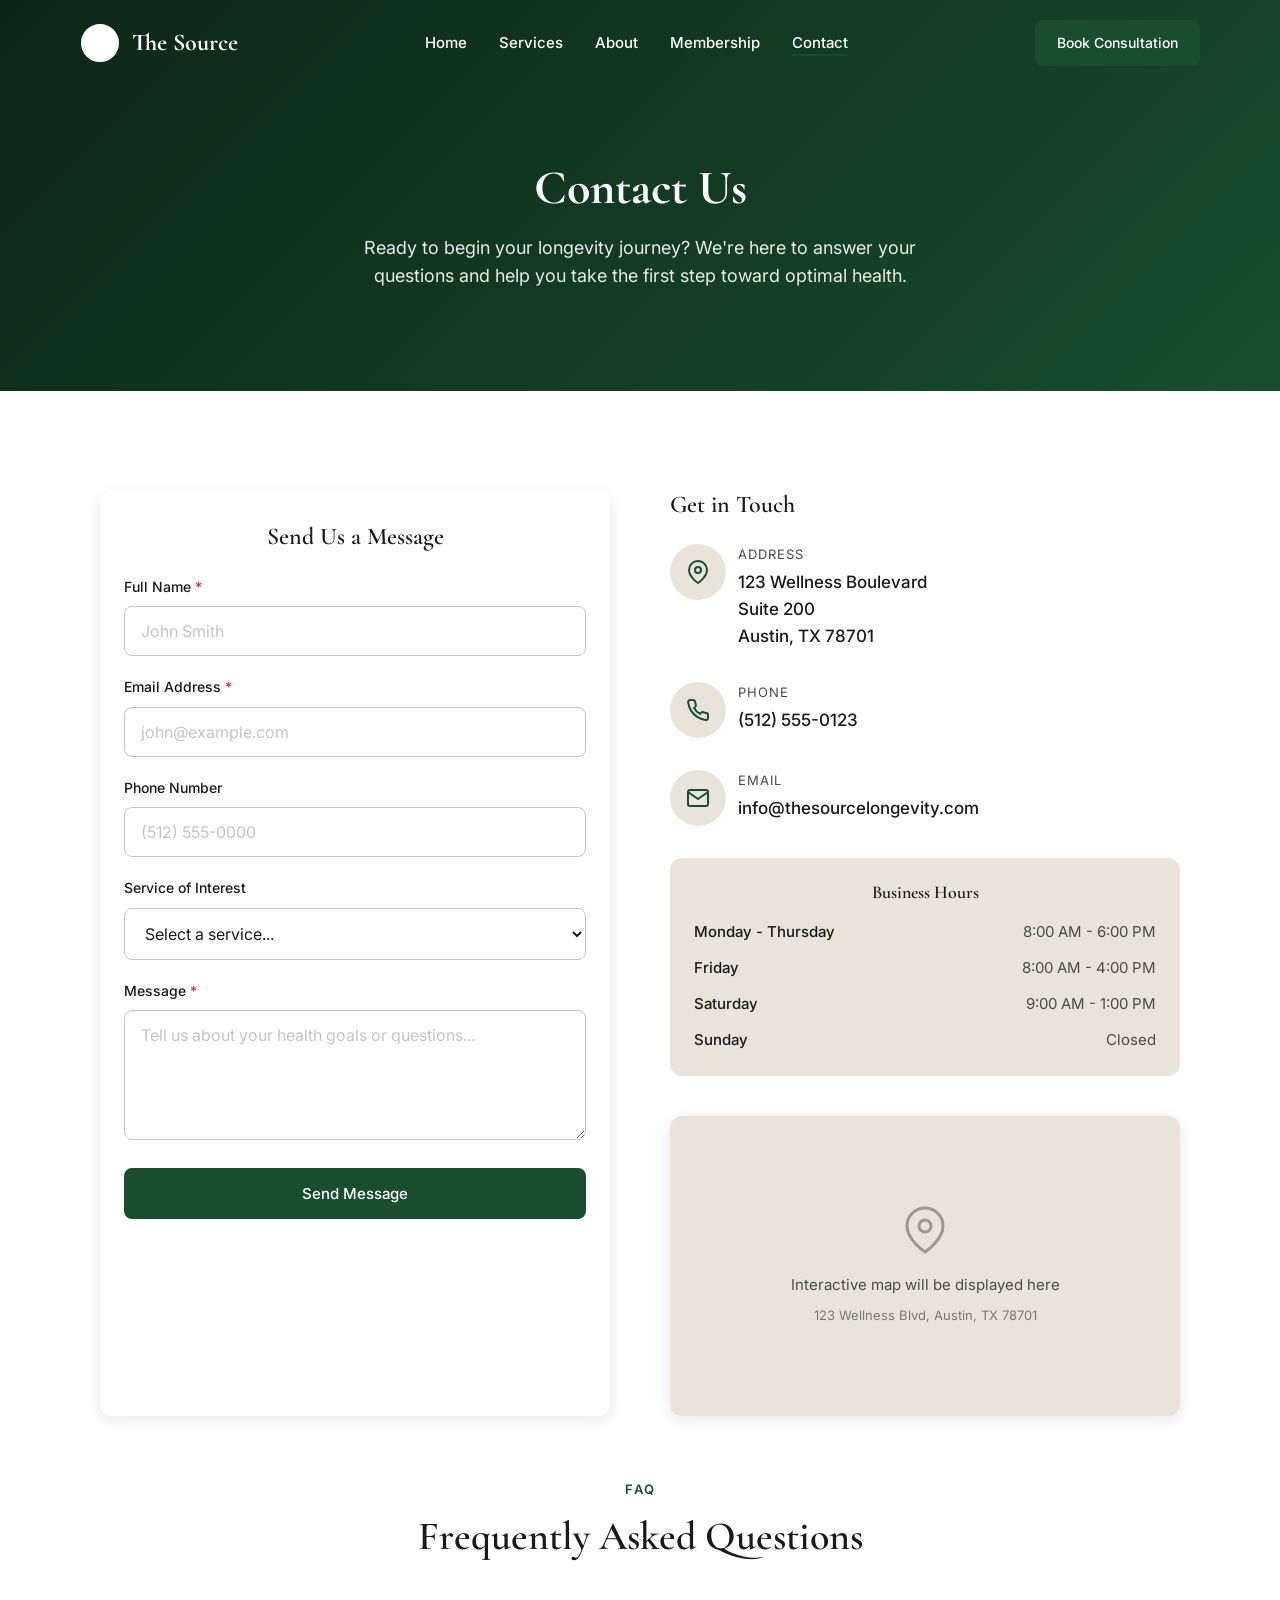
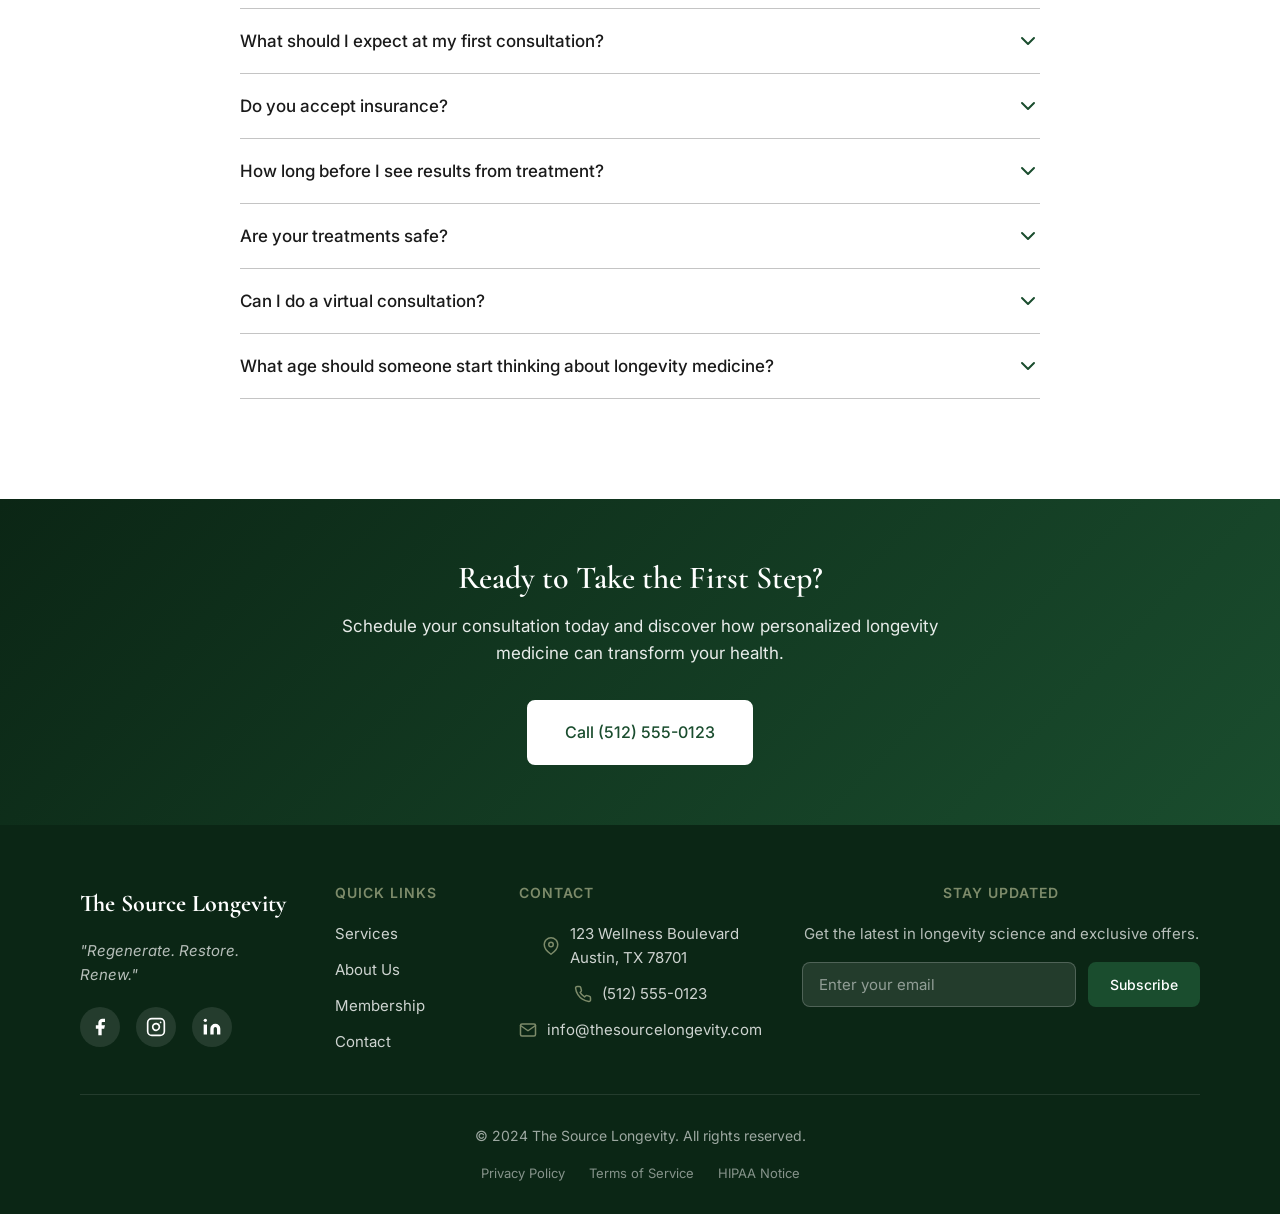
==== contact.html @ cedfba04 "feat: Build complete The Source Longevity static website Create a modern, responsive static website " ====
<!DOCTYPE html>
<html lang="en">
<head>
  <meta charset="UTF-8">
  <meta name="viewport" content="width=device-width, initial-scale=1.0">
  <meta name="description" content="Contact The Source Longevity to schedule your consultation. Located in Austin, TX. Call (512) 555-0123 or fill out our contact form.">
  <meta name="keywords" content="contact, consultation, longevity clinic, Austin TX, regenerative medicine">
  <title>Contact Us | The Source Longevity</title>

  <!-- Favicon -->
  <link rel="icon" type="image/svg+xml" href="data:image/svg+xml,<svg xmlns='http://www.w3.org/2000/svg' viewBox='0 0 100 100'><text y='.9em' font-size='90'>🌿</text></svg>">

  <!-- Stylesheet -->
  <link rel="stylesheet" href="css/styles.css">
</head>
<body>
  <!-- Header -->
  <header class="header" role="banner">
    <div class="header__inner">
      <a href="index.html" class="logo" aria-label="The Source Longevity - Home">
        <svg class="logo__icon" viewBox="0 0 40 40" fill="none" xmlns="http://www.w3.org/2000/svg">
          <circle cx="20" cy="20" r="18" stroke="currentColor" stroke-width="2"/>
          <path d="M20 8C20 8 12 16 12 22C12 26.4183 15.5817 30 20 30C24.4183 30 28 26.4183 28 22C28 16 20 8 20 8Z" fill="currentColor"/>
          <path d="M20 14V24M17 21L20 24L23 21" stroke="white" stroke-width="1.5" stroke-linecap="round" stroke-linejoin="round"/>
        </svg>
        <span>The Source</span>
      </a>

      <nav class="nav" role="navigation" aria-label="Main navigation">
        <ul class="nav__list">
          <li><a href="index.html" class="nav__link">Home</a></li>
          <li><a href="services.html" class="nav__link">Services</a></li>
          <li><a href="about.html" class="nav__link">About</a></li>
          <li><a href="membership.html" class="nav__link">Membership</a></li>
          <li><a href="contact.html" class="nav__link active">Contact</a></li>
        </ul>
      </nav>

      <a href="contact.html" class="btn btn--primary btn--small header__cta">Book Consultation</a>

      <button class="menu-toggle" aria-label="Toggle menu" aria-expanded="false">
        <span class="menu-toggle__bar"></span>
        <span class="menu-toggle__bar"></span>
        <span class="menu-toggle__bar"></span>
      </button>
    </div>
  </header>

  <!-- Mobile Navigation -->
  <div class="mobile-nav-overlay" aria-hidden="true"></div>
  <nav class="mobile-nav" role="navigation" aria-label="Mobile navigation">
    <ul class="mobile-nav__list">
      <li><a href="index.html" class="mobile-nav__link">Home</a></li>
      <li><a href="services.html" class="mobile-nav__link">Services</a></li>
      <li><a href="about.html" class="mobile-nav__link">About</a></li>
      <li><a href="membership.html" class="mobile-nav__link">Membership</a></li>
      <li><a href="contact.html" class="mobile-nav__link">Contact</a></li>
    </ul>
    <div class="mobile-nav__cta">
      <a href="contact.html" class="btn btn--white btn--block">Book Consultation</a>
    </div>
  </nav>

  <main>
    <!-- Page Hero -->
    <section class="page-hero">
      <div class="container">
        <h1 class="page-hero__title">Contact Us</h1>
        <p class="page-hero__subtitle">Ready to begin your longevity journey? We're here to answer your questions and help you take the first step toward optimal health.</p>
      </div>
    </section>

    <!-- Contact Section -->
    <section class="section">
      <div class="container">
        <div class="contact-grid">
          <!-- Contact Form -->
          <div class="contact-form animate-fade-in">
            <h2 class="contact-form__title">Send Us a Message</h2>
            <form action="#" data-validate>
              <div class="form-group">
                <label for="name" class="form-label form-label--required">Full Name</label>
                <input type="text" id="name" name="name" class="form-input" placeholder="John Smith" required>
                <span class="form-error"></span>
              </div>

              <div class="form-group">
                <label for="email" class="form-label form-label--required">Email Address</label>
                <input type="email" id="email" name="email" class="form-input" placeholder="john@example.com" required>
                <span class="form-error"></span>
              </div>

              <div class="form-group">
                <label for="phone" class="form-label">Phone Number</label>
                <input type="tel" id="phone" name="phone" class="form-input" placeholder="(512) 555-0000">
                <span class="form-error"></span>
              </div>

              <div class="form-group">
                <label for="service" class="form-label">Service of Interest</label>
                <select id="service" name="service" class="form-select">
                  <option value="">Select a service...</option>
                  <option value="hormone">Hormone Optimization</option>
                  <option value="peptide">Peptide Therapy</option>
                  <option value="regenerative">Regenerative Therapies</option>
                  <option value="iv">IV Therapy</option>
                  <option value="weight">Weight Management</option>
                  <option value="assessment">Longevity Assessment</option>
                  <option value="membership">Membership Information</option>
                  <option value="other">Other / General Inquiry</option>
                </select>
              </div>

              <div class="form-group">
                <label for="message" class="form-label form-label--required">Message</label>
                <textarea id="message" name="message" class="form-textarea" placeholder="Tell us about your health goals or questions..." rows="5" required></textarea>
                <span class="form-error"></span>
              </div>

              <button type="submit" class="btn btn--primary btn--block">Send Message</button>
            </form>
          </div>

          <!-- Contact Info -->
          <div class="contact-info animate-fade-in animate-delay-1">
            <h2 class="contact-info__title">Get in Touch</h2>

            <div class="contact-info__item">
              <div class="contact-info__icon">
                <svg viewBox="0 0 24 24" fill="none" stroke="currentColor" stroke-width="2" stroke-linecap="round" stroke-linejoin="round">
                  <path d="M21 10c0 7-9 13-9 13s-9-6-9-13a9 9 0 0 1 18 0z"/>
                  <circle cx="12" cy="10" r="3"/>
                </svg>
              </div>
              <div>
                <div class="contact-info__label">Address</div>
                <div class="contact-info__value">
                  123 Wellness Boulevard<br>
                  Suite 200<br>
                  Austin, TX 78701
                </div>
              </div>
            </div>

            <div class="contact-info__item">
              <div class="contact-info__icon">
                <svg viewBox="0 0 24 24" fill="none" stroke="currentColor" stroke-width="2" stroke-linecap="round" stroke-linejoin="round">
                  <path d="M22 16.92v3a2 2 0 0 1-2.18 2 19.79 19.79 0 0 1-8.63-3.07 19.5 19.5 0 0 1-6-6 19.79 19.79 0 0 1-3.07-8.67A2 2 0 0 1 4.11 2h3a2 2 0 0 1 2 1.72 12.84 12.84 0 0 0 .7 2.81 2 2 0 0 1-.45 2.11L8.09 9.91a16 16 0 0 0 6 6l1.27-1.27a2 2 0 0 1 2.11-.45 12.84 12.84 0 0 0 2.81.7A2 2 0 0 1 22 16.92z"/>
                </svg>
              </div>
              <div>
                <div class="contact-info__label">Phone</div>
                <div class="contact-info__value">
                  <a href="tel:+15125550123">(512) 555-0123</a>
                </div>
              </div>
            </div>

            <div class="contact-info__item">
              <div class="contact-info__icon">
                <svg viewBox="0 0 24 24" fill="none" stroke="currentColor" stroke-width="2" stroke-linecap="round" stroke-linejoin="round">
                  <path d="M4 4h16c1.1 0 2 .9 2 2v12c0 1.1-.9 2-2 2H4c-1.1 0-2-.9-2-2V6c0-1.1.9-2 2-2z"/>
                  <polyline points="22,6 12,13 2,6"/>
                </svg>
              </div>
              <div>
                <div class="contact-info__label">Email</div>
                <div class="contact-info__value">
                  <a href="mailto:info@thesourcelongevity.com">info@thesourcelongevity.com</a>
                </div>
              </div>
            </div>

            <!-- Business Hours -->
            <div class="hours-card">
              <h3 class="hours-card__title">Business Hours</h3>
              <div class="hours-list">
                <div class="hours-list__item">
                  <span class="hours-list__day">Monday - Thursday</span>
                  <span class="hours-list__time">8:00 AM - 6:00 PM</span>
                </div>
                <div class="hours-list__item">
                  <span class="hours-list__day">Friday</span>
                  <span class="hours-list__time">8:00 AM - 4:00 PM</span>
                </div>
                <div class="hours-list__item">
                  <span class="hours-list__day">Saturday</span>
                  <span class="hours-list__time">9:00 AM - 1:00 PM</span>
                </div>
                <div class="hours-list__item">
                  <span class="hours-list__day">Sunday</span>
                  <span class="hours-list__time">Closed</span>
                </div>
              </div>
            </div>

            <!-- Map Placeholder -->
            <div class="map-container">
              <div class="map-placeholder">
                <div style="text-align: center;">
                  <svg width="48" height="48" viewBox="0 0 24 24" fill="none" stroke="currentColor" stroke-width="1.5" stroke-linecap="round" stroke-linejoin="round" style="margin-bottom: 12px; opacity: 0.5;">
                    <path d="M21 10c0 7-9 13-9 13s-9-6-9-13a9 9 0 0 1 18 0z"/>
                    <circle cx="12" cy="10" r="3"/>
                  </svg>
                  <p style="margin: 0; font-size: 0.9375rem;">Interactive map will be displayed here</p>
                  <p style="margin: 8px 0 0; font-size: 0.8125rem; opacity: 0.7;">123 Wellness Blvd, Austin, TX 78701</p>
                </div>
              </div>
            </div>
          </div>
        </div>

        <!-- FAQ Section -->
        <div class="faq-section">
          <header class="section-header">
            <span class="section-header__label">FAQ</span>
            <h2 class="section-header__title">Frequently Asked Questions</h2>
          </header>

          <div class="faq-list">
            <div class="faq-item">
              <button class="faq-question" aria-expanded="false">
                <span>What should I expect at my first consultation?</span>
                <svg class="faq-question__icon" viewBox="0 0 24 24" fill="none" stroke="currentColor" stroke-width="2" stroke-linecap="round" stroke-linejoin="round">
                  <polyline points="6 9 12 15 18 9"/>
                </svg>
              </button>
              <div class="faq-answer">
                <div class="faq-answer__content">
                  Your initial consultation is a comprehensive 60-90 minute appointment where we review your complete medical history, discuss your health goals, and perform a thorough evaluation. We'll order advanced diagnostic testing and create a preliminary treatment plan tailored to your needs. This is also an opportunity for you to ask questions and learn more about our approach to longevity medicine.
                </div>
              </div>
            </div>

            <div class="faq-item">
              <button class="faq-question" aria-expanded="false">
                <span>Do you accept insurance?</span>
                <svg class="faq-question__icon" viewBox="0 0 24 24" fill="none" stroke="currentColor" stroke-width="2" stroke-linecap="round" stroke-linejoin="round">
                  <polyline points="6 9 12 15 18 9"/>
                </svg>
              </button>
              <div class="faq-answer">
                <div class="faq-answer__content">
                  As a specialized longevity practice, we operate on a direct-pay model and do not bill insurance directly. However, we provide detailed superbills that you can submit to your insurance company for potential reimbursement, depending on your plan's out-of-network benefits. Many of our patients use HSA/FSA accounts to cover their treatments. Our membership program offers significant value for those seeking comprehensive, ongoing care.
                </div>
              </div>
            </div>

            <div class="faq-item">
              <button class="faq-question" aria-expanded="false">
                <span>How long before I see results from treatment?</span>
                <svg class="faq-question__icon" viewBox="0 0 24 24" fill="none" stroke="currentColor" stroke-width="2" stroke-linecap="round" stroke-linejoin="round">
                  <polyline points="6 9 12 15 18 9"/>
                </svg>
              </button>
              <div class="faq-answer">
                <div class="faq-answer__content">
                  Results vary depending on the treatment and individual factors. Some patients notice improvements in energy and sleep within the first few weeks, while hormone optimization typically shows significant benefits within 4-8 weeks. Regenerative therapies may take 2-3 months to show full effects. We monitor your progress closely with regular follow-ups and lab work to ensure optimal outcomes.
                </div>
              </div>
            </div>

            <div class="faq-item">
              <button class="faq-question" aria-expanded="false">
                <span>Are your treatments safe?</span>
                <svg class="faq-question__icon" viewBox="0 0 24 24" fill="none" stroke="currentColor" stroke-width="2" stroke-linecap="round" stroke-linejoin="round">
                  <polyline points="6 9 12 15 18 9"/>
                </svg>
              </button>
              <div class="faq-answer">
                <div class="faq-answer__content">
                  Patient safety is our highest priority. All our treatments are evidence-based and administered under the supervision of board-certified physicians. We use bioidentical hormones, FDA-approved medications, and rigorously tested regenerative products. Before starting any treatment, we conduct thorough evaluations and ongoing monitoring to ensure safety and efficacy. We openly discuss potential risks and benefits so you can make informed decisions.
                </div>
              </div>
            </div>

            <div class="faq-item">
              <button class="faq-question" aria-expanded="false">
                <span>Can I do a virtual consultation?</span>
                <svg class="faq-question__icon" viewBox="0 0 24 24" fill="none" stroke="currentColor" stroke-width="2" stroke-linecap="round" stroke-linejoin="round">
                  <polyline points="6 9 12 15 18 9"/>
                </svg>
              </button>
              <div class="faq-answer">
                <div class="faq-answer__content">
                  Yes! We offer telemedicine consultations for patients who prefer the convenience of virtual visits or who live outside the Austin area. Initial consultations, follow-ups, and many aspects of care can be conducted virtually. Some treatments and labs will require in-person visits, but we work to minimize the number of required office visits while ensuring you receive optimal care.
                </div>
              </div>
            </div>

            <div class="faq-item">
              <button class="faq-question" aria-expanded="false">
                <span>What age should someone start thinking about longevity medicine?</span>
                <svg class="faq-question__icon" viewBox="0 0 24 24" fill="none" stroke="currentColor" stroke-width="2" stroke-linecap="round" stroke-linejoin="round">
                  <polyline points="6 9 12 15 18 9"/>
                </svg>
              </button>
              <div class="faq-answer">
                <div class="faq-answer__content">
                  There's no "right" age to start optimizing your health. We see patients ranging from their 30s to their 80s. In general, proactive optimization starting in your late 30s to early 40s can help prevent age-related decline before it becomes significant. However, patients of any age can benefit from our services—whether you're looking to optimize performance, address specific symptoms, or simply age more gracefully.
                </div>
              </div>
            </div>
          </div>
        </div>
      </div>
    </section>

    <!-- CTA Banner -->
    <section class="cta-banner">
      <div class="container">
        <h2 class="cta-banner__title">Ready to Take the First Step?</h2>
        <p class="cta-banner__text">Schedule your consultation today and discover how personalized longevity medicine can transform your health.</p>
        <a href="tel:+15125550123" class="btn btn--white btn--large">Call (512) 555-0123</a>
      </div>
    </section>
  </main>

  <!-- Footer -->
  <footer class="footer" role="contentinfo">
    <div class="container">
      <div class="footer__grid">
        <!-- Brand -->
        <div class="footer__brand">
          <div class="footer__logo">The Source Longevity</div>
          <p class="footer__tagline">"Regenerate. Restore. Renew."</p>
          <div class="footer__social">
            <a href="#" class="footer__social-link" aria-label="Facebook">
              <svg viewBox="0 0 24 24" fill="currentColor">
                <path d="M18 2h-3a5 5 0 0 0-5 5v3H7v4h3v8h4v-8h3l1-4h-4V7a1 1 0 0 1 1-1h3z"/>
              </svg>
            </a>
            <a href="#" class="footer__social-link" aria-label="Instagram">
              <svg viewBox="0 0 24 24" fill="none" stroke="currentColor" stroke-width="2" stroke-linecap="round" stroke-linejoin="round">
                <rect x="2" y="2" width="20" height="20" rx="5" ry="5"/>
                <path d="M16 11.37A4 4 0 1 1 12.63 8 4 4 0 0 1 16 11.37z"/>
                <line x1="17.5" y1="6.5" x2="17.51" y2="6.5"/>
              </svg>
            </a>
            <a href="#" class="footer__social-link" aria-label="LinkedIn">
              <svg viewBox="0 0 24 24" fill="currentColor">
                <path d="M16 8a6 6 0 0 1 6 6v7h-4v-7a2 2 0 0 0-2-2 2 2 0 0 0-2 2v7h-4v-7a6 6 0 0 1 6-6z"/>
                <rect x="2" y="9" width="4" height="12"/>
                <circle cx="4" cy="4" r="2"/>
              </svg>
            </a>
          </div>
        </div>

        <!-- Quick Links -->
        <div class="footer__section">
          <h4 class="footer__heading">Quick Links</h4>
          <nav class="footer__links">
            <a href="services.html" class="footer__link">Services</a>
            <a href="about.html" class="footer__link">About Us</a>
            <a href="membership.html" class="footer__link">Membership</a>
            <a href="contact.html" class="footer__link">Contact</a>
          </nav>
        </div>

        <!-- Contact -->
        <div class="footer__section">
          <h4 class="footer__heading">Contact</h4>
          <div class="footer__contact-item">
            <svg viewBox="0 0 24 24" fill="none" stroke="currentColor" stroke-width="2" stroke-linecap="round" stroke-linejoin="round">
              <path d="M21 10c0 7-9 13-9 13s-9-6-9-13a9 9 0 0 1 18 0z"/>
              <circle cx="12" cy="10" r="3"/>
            </svg>
            <span>123 Wellness Boulevard<br>Austin, TX 78701</span>
          </div>
          <div class="footer__contact-item">
            <svg viewBox="0 0 24 24" fill="none" stroke="currentColor" stroke-width="2" stroke-linecap="round" stroke-linejoin="round">
              <path d="M22 16.92v3a2 2 0 0 1-2.18 2 19.79 19.79 0 0 1-8.63-3.07 19.5 19.5 0 0 1-6-6 19.79 19.79 0 0 1-3.07-8.67A2 2 0 0 1 4.11 2h3a2 2 0 0 1 2 1.72 12.84 12.84 0 0 0 .7 2.81 2 2 0 0 1-.45 2.11L8.09 9.91a16 16 0 0 0 6 6l1.27-1.27a2 2 0 0 1 2.11-.45 12.84 12.84 0 0 0 2.81.7A2 2 0 0 1 22 16.92z"/>
            </svg>
            <span>(512) 555-0123</span>
          </div>
          <div class="footer__contact-item">
            <svg viewBox="0 0 24 24" fill="none" stroke="currentColor" stroke-width="2" stroke-linecap="round" stroke-linejoin="round">
              <path d="M4 4h16c1.1 0 2 .9 2 2v12c0 1.1-.9 2-2 2H4c-1.1 0-2-.9-2-2V6c0-1.1.9-2 2-2z"/>
              <polyline points="22,6 12,13 2,6"/>
            </svg>
            <span>info@thesourcelongevity.com</span>
          </div>
        </div>

        <!-- Newsletter -->
        <div class="footer__newsletter">
          <h4 class="footer__heading">Stay Updated</h4>
          <p style="color: rgba(255,255,255,0.7); font-size: 0.9375rem; margin-bottom: 16px;">Get the latest in longevity science and exclusive offers.</p>
          <form class="newsletter-form" action="#">
            <input type="email" class="newsletter-form__input" placeholder="Enter your email" aria-label="Email for newsletter">
            <button type="submit" class="btn btn--primary btn--small">Subscribe</button>
          </form>
        </div>
      </div>

      <div class="footer__bottom">
        <p class="footer__copyright">&copy; 2024 The Source Longevity. All rights reserved.</p>
        <div class="footer__legal">
          <a href="#" class="footer__legal-link">Privacy Policy</a>
          <a href="#" class="footer__legal-link">Terms of Service</a>
          <a href="#" class="footer__legal-link">HIPAA Notice</a>
        </div>
      </div>
    </div>
  </footer>

  <!-- JavaScript -->
  <script src="js/main.js"></script>
</body>
</html>
---- css/styles.css ----
/* ========================================
   The Source Longevity - Main Stylesheet
   ======================================== */

/* ----------------------------------------
   Google Fonts Import
   ---------------------------------------- */
@import url('https://fonts.googleapis.com/css2?family=Cormorant+Garamond:wght@400;500;600;700&family=Inter:wght@300;400;500;600&display=swap');

/* ----------------------------------------
   CSS Custom Properties (Variables)
   ---------------------------------------- */
:root {
  /* Primary Colors */
  --source-deep: #0B2615;
  --vitality-green: #1A4D2E;

  /* Secondary Colors */
  --renewal: #2D6B45;
  --sage-calm: #7D8B6A;
  --pure-light: #E8E4D9;

  /* Neutrals */
  --carbon: #1A1A1A;
  --slate: #4A4A4A;
  --clinical-silver: #C4C4C4;

  /* Functional */
  --white: #FFFFFF;
  --off-white: #FAFAFA;

  /* Typography */
  --font-heading: 'Cormorant Garamond', Georgia, serif;
  --font-body: 'Inter', -apple-system, BlinkMacSystemFont, sans-serif;

  /* Spacing */
  --section-padding-mobile: 60px 20px;
  --section-padding-tablet: 80px 40px;
  --section-padding-desktop: 100px 60px;

  /* Transitions */
  --transition-fast: 0.2s ease;
  --transition-normal: 0.3s ease;
  --transition-slow: 0.5s ease;

  /* Shadows */
  --shadow-sm: 0 2px 8px rgba(0, 0, 0, 0.08);
  --shadow-md: 0 4px 16px rgba(0, 0, 0, 0.1);
  --shadow-lg: 0 8px 32px rgba(0, 0, 0, 0.12);

  /* Border Radius */
  --radius-sm: 4px;
  --radius-md: 8px;
  --radius-lg: 12px;
  --radius-xl: 20px;
}

/* ----------------------------------------
   CSS Reset & Base Styles
   ---------------------------------------- */
*,
*::before,
*::after {
  box-sizing: border-box;
  margin: 0;
  padding: 0;
}

html {
  scroll-behavior: smooth;
  font-size: 16px;
}

body {
  font-family: var(--font-body);
  font-weight: 400;
  line-height: 1.6;
  color: var(--carbon);
  background-color: var(--white);
  -webkit-font-smoothing: antialiased;
  -moz-osx-font-smoothing: grayscale;
}

img {
  max-width: 100%;
  height: auto;
  display: block;
}

a {
  color: var(--vitality-green);
  text-decoration: none;
  transition: color var(--transition-fast);
}

a:hover {
  color: var(--renewal);
}

a:focus {
  outline: 2px solid var(--vitality-green);
  outline-offset: 2px;
}

ul, ol {
  list-style: none;
}

button {
  font-family: inherit;
  cursor: pointer;
  border: none;
  background: none;
}

button:focus {
  outline: 2px solid var(--vitality-green);
  outline-offset: 2px;
}

input, textarea, select {
  font-family: inherit;
  font-size: inherit;
}

/* ----------------------------------------
   Typography
   ---------------------------------------- */
h1, h2, h3, h4, h5, h6 {
  font-family: var(--font-heading);
  font-weight: 600;
  line-height: 1.2;
  color: var(--carbon);
}

h1 {
  font-size: 2.5rem;
  font-weight: 700;
}

h2 {
  font-size: 2rem;
}

h3 {
  font-size: 1.5rem;
}

h4 {
  font-size: 1.25rem;
}

h5 {
  font-size: 1.125rem;
}

h6 {
  font-size: 1rem;
}

p {
  margin-bottom: 1rem;
  color: var(--slate);
}

.text-large {
  font-size: 1.125rem;
  line-height: 1.7;
}

.text-small {
  font-size: 0.875rem;
}

.text-center {
  text-align: center;
}

.text-white {
  color: var(--white);
}

/* ----------------------------------------
   Layout & Container
   ---------------------------------------- */
.container {
  width: 100%;
  max-width: 1200px;
  margin: 0 auto;
  padding: 0 20px;
}

.section {
  padding: var(--section-padding-mobile);
}

.section--light {
  background-color: var(--pure-light);
}

.section--dark {
  background-color: var(--source-deep);
  color: var(--white);
}

.section--dark h2,
.section--dark h3,
.section--dark h4 {
  color: var(--white);
}

.section--dark p {
  color: rgba(255, 255, 255, 0.85);
}

/* ----------------------------------------
   Header & Navigation
   ---------------------------------------- */
.header {
  position: fixed;
  top: 0;
  left: 0;
  right: 0;
  z-index: 1000;
  background-color: transparent;
  transition: background-color var(--transition-normal), box-shadow var(--transition-normal);
}

.header.scrolled {
  background-color: var(--white);
  box-shadow: var(--shadow-sm);
}

.header__inner {
  display: flex;
  align-items: center;
  justify-content: space-between;
  padding: 16px 20px;
  max-width: 1200px;
  margin: 0 auto;
}

.logo {
  display: flex;
  align-items: center;
  gap: 12px;
  font-family: var(--font-heading);
  font-size: 1.5rem;
  font-weight: 700;
  color: var(--white);
  transition: color var(--transition-normal);
}

.header.scrolled .logo {
  color: var(--source-deep);
}

.logo__icon {
  width: 40px;
  height: 40px;
  fill: currentColor;
}

.nav {
  display: none;
}

.nav__list {
  display: flex;
  align-items: center;
  gap: 32px;
}

.nav__link {
  font-size: 0.9375rem;
  font-weight: 500;
  color: var(--white);
  transition: color var(--transition-fast);
  position: relative;
}

.header.scrolled .nav__link {
  color: var(--carbon);
}

.nav__link::after {
  content: '';
  position: absolute;
  bottom: -4px;
  left: 0;
  width: 0;
  height: 2px;
  background-color: var(--vitality-green);
  transition: width var(--transition-fast);
}

.nav__link:hover::after,
.nav__link.active::after {
  width: 100%;
}

.nav__link:hover {
  color: var(--pure-light);
}

.header.scrolled .nav__link:hover {
  color: var(--vitality-green);
}

.header__cta {
  display: none;
}

/* Mobile Menu Toggle */
.menu-toggle {
  display: flex;
  flex-direction: column;
  justify-content: center;
  gap: 5px;
  width: 32px;
  height: 32px;
  padding: 4px;
}

.menu-toggle__bar {
  width: 100%;
  height: 2px;
  background-color: var(--white);
  transition: transform var(--transition-fast), opacity var(--transition-fast);
}

.header.scrolled .menu-toggle__bar {
  background-color: var(--carbon);
}

.menu-toggle.active .menu-toggle__bar:nth-child(1) {
  transform: translateY(7px) rotate(45deg);
}

.menu-toggle.active .menu-toggle__bar:nth-child(2) {
  opacity: 0;
}

.menu-toggle.active .menu-toggle__bar:nth-child(3) {
  transform: translateY(-7px) rotate(-45deg);
}

/* Mobile Navigation Drawer */
.mobile-nav {
  position: fixed;
  top: 0;
  right: -100%;
  width: 100%;
  max-width: 320px;
  height: 100vh;
  background-color: var(--source-deep);
  padding: 80px 30px 40px;
  transition: right var(--transition-normal);
  z-index: 999;
  overflow-y: auto;
}

.mobile-nav.active {
  right: 0;
}

.mobile-nav__list {
  display: flex;
  flex-direction: column;
  gap: 24px;
}

.mobile-nav__link {
  font-family: var(--font-heading);
  font-size: 1.5rem;
  font-weight: 600;
  color: var(--white);
  transition: color var(--transition-fast);
}

.mobile-nav__link:hover {
  color: var(--sage-calm);
}

.mobile-nav__cta {
  margin-top: 40px;
}

.mobile-nav-overlay {
  position: fixed;
  top: 0;
  left: 0;
  width: 100%;
  height: 100%;
  background-color: rgba(0, 0, 0, 0.5);
  opacity: 0;
  visibility: hidden;
  transition: opacity var(--transition-normal), visibility var(--transition-normal);
  z-index: 998;
}

.mobile-nav-overlay.active {
  opacity: 1;
  visibility: visible;
}

/* ----------------------------------------
   Buttons
   ---------------------------------------- */
.btn {
  display: inline-flex;
  align-items: center;
  justify-content: center;
  gap: 8px;
  padding: 14px 28px;
  font-size: 0.9375rem;
  font-weight: 500;
  text-align: center;
  border-radius: var(--radius-md);
  transition: all var(--transition-normal);
  cursor: pointer;
}

.btn--primary {
  background-color: var(--vitality-green);
  color: var(--white);
  border: 2px solid var(--vitality-green);
}

.btn--primary:hover {
  background-color: var(--renewal);
  border-color: var(--renewal);
  color: var(--white);
  transform: translateY(-2px);
  box-shadow: var(--shadow-md);
}

.btn--secondary {
  background-color: transparent;
  color: var(--vitality-green);
  border: 2px solid var(--vitality-green);
}

.btn--secondary:hover {
  background-color: var(--vitality-green);
  color: var(--white);
}

.btn--white {
  background-color: var(--white);
  color: var(--vitality-green);
  border: 2px solid var(--white);
}

.btn--white:hover {
  background-color: transparent;
  color: var(--white);
}

.btn--outline-white {
  background-color: transparent;
  color: var(--white);
  border: 2px solid var(--white);
}

.btn--outline-white:hover {
  background-color: var(--white);
  color: var(--vitality-green);
}

.btn--large {
  padding: 18px 36px;
  font-size: 1rem;
}

.btn--small {
  padding: 10px 20px;
  font-size: 0.875rem;
}

.btn--block {
  width: 100%;
}

/* ----------------------------------------
   Hero Section
   ---------------------------------------- */
.hero {
  position: relative;
  min-height: 100vh;
  display: flex;
  align-items: center;
  justify-content: center;
  background-color: var(--source-deep);
  overflow: hidden;
}

.hero__background {
  position: absolute;
  top: 0;
  left: 0;
  width: 100%;
  height: 100%;
  object-fit: cover;
  opacity: 0.4;
}

.hero__overlay {
  position: absolute;
  top: 0;
  left: 0;
  width: 100%;
  height: 100%;
  background: linear-gradient(
    135deg,
    rgba(11, 38, 21, 0.95) 0%,
    rgba(26, 77, 46, 0.85) 50%,
    rgba(45, 107, 69, 0.75) 100%
  );
}

.hero__content {
  position: relative;
  z-index: 1;
  text-align: center;
  padding: 120px 20px 60px;
  max-width: 800px;
}

.hero__tagline {
  display: inline-block;
  font-family: var(--font-body);
  font-size: 0.875rem;
  font-weight: 500;
  letter-spacing: 3px;
  text-transform: uppercase;
  color: var(--sage-calm);
  margin-bottom: 24px;
}

.hero__title {
  font-size: 2.5rem;
  font-weight: 700;
  color: var(--white);
  margin-bottom: 24px;
  line-height: 1.15;
}

.hero__subtitle {
  font-size: 1.125rem;
  color: rgba(255, 255, 255, 0.9);
  margin-bottom: 40px;
  line-height: 1.7;
}

.hero__buttons {
  display: flex;
  flex-direction: column;
  gap: 16px;
  align-items: center;
}

.hero__scroll {
  position: absolute;
  bottom: 30px;
  left: 50%;
  transform: translateX(-50%);
  color: var(--white);
  opacity: 0.6;
  animation: bounce 2s infinite;
}

@keyframes bounce {
  0%, 20%, 50%, 80%, 100% {
    transform: translateX(-50%) translateY(0);
  }
  40% {
    transform: translateX(-50%) translateY(-10px);
  }
  60% {
    transform: translateX(-50%) translateY(-5px);
  }
}

/* ----------------------------------------
   Trust Bar
   ---------------------------------------- */
.trust-bar {
  background-color: var(--white);
  border-bottom: 1px solid var(--clinical-silver);
  padding: 30px 20px;
}

.trust-bar__inner {
  display: grid;
  grid-template-columns: repeat(2, 1fr);
  gap: 24px;
  max-width: 1000px;
  margin: 0 auto;
}

.trust-item {
  text-align: center;
}

.trust-item__number {
  font-family: var(--font-heading);
  font-size: 2rem;
  font-weight: 700;
  color: var(--vitality-green);
  line-height: 1;
  margin-bottom: 4px;
}

.trust-item__label {
  font-size: 0.8125rem;
  color: var(--slate);
  text-transform: uppercase;
  letter-spacing: 1px;
}

/* ----------------------------------------
   Section Headers
   ---------------------------------------- */
.section-header {
  text-align: center;
  max-width: 700px;
  margin: 0 auto 48px;
}

.section-header__label {
  display: inline-block;
  font-size: 0.8125rem;
  font-weight: 600;
  letter-spacing: 2px;
  text-transform: uppercase;
  color: var(--vitality-green);
  margin-bottom: 12px;
}

.section-header__title {
  font-size: 2rem;
  margin-bottom: 16px;
}

.section-header__description {
  font-size: 1.0625rem;
  color: var(--slate);
  line-height: 1.7;
}

.section--dark .section-header__label {
  color: var(--sage-calm);
}

/* ----------------------------------------
   Services Cards
   ---------------------------------------- */
.services-grid {
  display: grid;
  grid-template-columns: 1fr;
  gap: 24px;
}

.service-card {
  background-color: var(--white);
  border-radius: var(--radius-lg);
  padding: 32px 24px;
  box-shadow: var(--shadow-sm);
  transition: transform var(--transition-normal), box-shadow var(--transition-normal);
  text-align: center;
}

.service-card:hover {
  transform: translateY(-4px);
  box-shadow: var(--shadow-lg);
}

.service-card__icon {
  width: 64px;
  height: 64px;
  margin: 0 auto 20px;
  display: flex;
  align-items: center;
  justify-content: center;
  background-color: var(--pure-light);
  border-radius: 50%;
  color: var(--vitality-green);
}

.service-card__icon svg {
  width: 32px;
  height: 32px;
}

.service-card__title {
  font-size: 1.25rem;
  margin-bottom: 12px;
}

.service-card__description {
  font-size: 0.9375rem;
  color: var(--slate);
  margin-bottom: 20px;
  line-height: 1.6;
}

.service-card__link {
  font-size: 0.9375rem;
  font-weight: 500;
  color: var(--vitality-green);
  display: inline-flex;
  align-items: center;
  gap: 6px;
}

.service-card__link:hover {
  gap: 10px;
}

/* ----------------------------------------
   How It Works
   ---------------------------------------- */
.steps-grid {
  display: grid;
  grid-template-columns: 1fr;
  gap: 40px;
  position: relative;
}

.step {
  text-align: center;
  position: relative;
}

.step__number {
  width: 60px;
  height: 60px;
  background-color: var(--vitality-green);
  color: var(--white);
  font-family: var(--font-heading);
  font-size: 1.5rem;
  font-weight: 700;
  border-radius: 50%;
  display: flex;
  align-items: center;
  justify-content: center;
  margin: 0 auto 20px;
}

.step__title {
  font-size: 1.25rem;
  margin-bottom: 12px;
}

.step__description {
  font-size: 0.9375rem;
  color: var(--slate);
  max-width: 280px;
  margin: 0 auto;
  line-height: 1.6;
}

/* ----------------------------------------
   Testimonials
   ---------------------------------------- */
.testimonials-slider {
  max-width: 800px;
  margin: 0 auto;
  overflow: hidden;
}

.testimonials-track {
  display: flex;
  transition: transform var(--transition-slow);
}

.testimonial {
  flex: 0 0 100%;
  padding: 0 20px;
}

.testimonial__content {
  background-color: var(--white);
  border-radius: var(--radius-lg);
  padding: 32px;
  box-shadow: var(--shadow-md);
  text-align: center;
}

.testimonial__quote {
  font-family: var(--font-heading);
  font-size: 1.25rem;
  font-style: italic;
  color: var(--carbon);
  line-height: 1.6;
  margin-bottom: 24px;
}

.testimonial__author {
  display: flex;
  align-items: center;
  justify-content: center;
  gap: 16px;
}

.testimonial__avatar {
  width: 56px;
  height: 56px;
  border-radius: 50%;
  object-fit: cover;
}

.testimonial__info {
  text-align: left;
}

.testimonial__name {
  font-weight: 600;
  color: var(--carbon);
  margin-bottom: 2px;
}

.testimonial__title {
  font-size: 0.875rem;
  color: var(--slate);
}

.testimonials-dots {
  display: flex;
  justify-content: center;
  gap: 12px;
  margin-top: 32px;
}

.testimonials-dot {
  width: 10px;
  height: 10px;
  border-radius: 50%;
  background-color: var(--clinical-silver);
  cursor: pointer;
  transition: background-color var(--transition-fast);
}

.testimonials-dot.active {
  background-color: var(--vitality-green);
}

/* ----------------------------------------
   About Preview
   ---------------------------------------- */
.about-preview {
  display: grid;
  grid-template-columns: 1fr;
  gap: 40px;
  align-items: center;
}

.about-preview__image {
  border-radius: var(--radius-lg);
  overflow: hidden;
  box-shadow: var(--shadow-lg);
}

.about-preview__image img {
  width: 100%;
  height: 300px;
  object-fit: cover;
}

.about-preview__content {
  text-align: center;
}

.about-preview__title {
  font-size: 1.75rem;
  margin-bottom: 16px;
}

.about-preview__text {
  font-size: 1rem;
  color: var(--slate);
  margin-bottom: 24px;
  line-height: 1.7;
}

/* ----------------------------------------
   CTA Banner
   ---------------------------------------- */
.cta-banner {
  background: linear-gradient(135deg, var(--source-deep) 0%, var(--vitality-green) 100%);
  padding: 60px 20px;
  text-align: center;
}

.cta-banner__title {
  font-size: 2rem;
  color: var(--white);
  margin-bottom: 16px;
}

.cta-banner__text {
  font-size: 1.0625rem;
  color: rgba(255, 255, 255, 0.9);
  margin-bottom: 32px;
  max-width: 600px;
  margin-left: auto;
  margin-right: auto;
}

/* ----------------------------------------
   Footer
   ---------------------------------------- */
.footer {
  background-color: var(--source-deep);
  color: var(--white);
  padding: 60px 20px 30px;
}

.footer__grid {
  display: grid;
  grid-template-columns: 1fr;
  gap: 40px;
  margin-bottom: 40px;
}

.footer__brand {
  text-align: center;
}

.footer__logo {
  font-family: var(--font-heading);
  font-size: 1.5rem;
  font-weight: 700;
  color: var(--white);
  margin-bottom: 16px;
}

.footer__tagline {
  font-size: 0.9375rem;
  color: rgba(255, 255, 255, 0.7);
  font-style: italic;
}

.footer__section {
  text-align: center;
}

.footer__heading {
  font-family: var(--font-body);
  font-size: 0.875rem;
  font-weight: 600;
  text-transform: uppercase;
  letter-spacing: 1px;
  color: var(--sage-calm);
  margin-bottom: 20px;
}

.footer__links {
  display: flex;
  flex-direction: column;
  gap: 12px;
}

.footer__link {
  color: rgba(255, 255, 255, 0.8);
  font-size: 0.9375rem;
  transition: color var(--transition-fast);
}

.footer__link:hover {
  color: var(--white);
}

.footer__contact-item {
  display: flex;
  align-items: center;
  justify-content: center;
  gap: 10px;
  color: rgba(255, 255, 255, 0.8);
  font-size: 0.9375rem;
  margin-bottom: 12px;
}

.footer__contact-item svg {
  width: 18px;
  height: 18px;
  color: var(--sage-calm);
}

.footer__social {
  display: flex;
  justify-content: center;
  gap: 16px;
  margin-top: 20px;
}

.footer__social-link {
  width: 40px;
  height: 40px;
  display: flex;
  align-items: center;
  justify-content: center;
  background-color: rgba(255, 255, 255, 0.1);
  border-radius: 50%;
  color: var(--white);
  transition: background-color var(--transition-fast);
}

.footer__social-link:hover {
  background-color: var(--vitality-green);
}

.footer__social-link svg {
  width: 20px;
  height: 20px;
}

/* Newsletter */
.footer__newsletter {
  text-align: center;
}

.newsletter-form {
  display: flex;
  flex-direction: column;
  gap: 12px;
  max-width: 300px;
  margin: 0 auto;
}

.newsletter-form__input {
  padding: 12px 16px;
  border: 1px solid rgba(255, 255, 255, 0.2);
  border-radius: var(--radius-md);
  background-color: rgba(255, 255, 255, 0.1);
  color: var(--white);
  font-size: 0.9375rem;
}

.newsletter-form__input::placeholder {
  color: rgba(255, 255, 255, 0.5);
}

.newsletter-form__input:focus {
  outline: none;
  border-color: var(--sage-calm);
}

/* Footer Bottom */
.footer__bottom {
  border-top: 1px solid rgba(255, 255, 255, 0.1);
  padding-top: 30px;
  text-align: center;
}

.footer__copyright {
  font-size: 0.875rem;
  color: rgba(255, 255, 255, 0.6);
}

.footer__legal {
  display: flex;
  justify-content: center;
  gap: 24px;
  margin-top: 12px;
}

.footer__legal-link {
  font-size: 0.8125rem;
  color: rgba(255, 255, 255, 0.5);
}

.footer__legal-link:hover {
  color: var(--white);
}

/* ----------------------------------------
   Services Page
   ---------------------------------------- */
.page-hero {
  background: linear-gradient(135deg, var(--source-deep) 0%, var(--vitality-green) 100%);
  padding: 140px 20px 80px;
  text-align: center;
}

.page-hero__title {
  font-size: 2.5rem;
  color: var(--white);
  margin-bottom: 16px;
}

.page-hero__subtitle {
  font-size: 1.125rem;
  color: rgba(255, 255, 255, 0.9);
  max-width: 600px;
  margin: 0 auto;
}

.service-detail {
  padding: var(--section-padding-mobile);
  border-bottom: 1px solid var(--clinical-silver);
}

.service-detail:last-child {
  border-bottom: none;
}

.service-detail__inner {
  display: grid;
  grid-template-columns: 1fr;
  gap: 32px;
  align-items: center;
  max-width: 1000px;
  margin: 0 auto;
}

.service-detail__content {
  text-align: center;
}

.service-detail__icon {
  width: 80px;
  height: 80px;
  margin: 0 auto 24px;
  display: flex;
  align-items: center;
  justify-content: center;
  background-color: var(--pure-light);
  border-radius: 50%;
  color: var(--vitality-green);
}

.service-detail__icon svg {
  width: 40px;
  height: 40px;
}

.service-detail__title {
  font-size: 1.75rem;
  margin-bottom: 16px;
}

.service-detail__description {
  font-size: 1rem;
  color: var(--slate);
  margin-bottom: 24px;
  line-height: 1.7;
}

.service-detail__benefits {
  display: grid;
  grid-template-columns: 1fr;
  gap: 12px;
  margin-bottom: 24px;
  text-align: left;
}

.service-detail__benefit {
  display: flex;
  align-items: flex-start;
  gap: 12px;
  font-size: 0.9375rem;
  color: var(--slate);
}

.service-detail__benefit svg {
  width: 20px;
  height: 20px;
  color: var(--vitality-green);
  flex-shrink: 0;
  margin-top: 2px;
}

.service-detail__image {
  border-radius: var(--radius-lg);
  overflow: hidden;
  box-shadow: var(--shadow-md);
}

.service-detail__image img {
  width: 100%;
  height: 250px;
  object-fit: cover;
}

/* ----------------------------------------
   About Page
   ---------------------------------------- */
.founder-section {
  display: grid;
  grid-template-columns: 1fr;
  gap: 40px;
  align-items: center;
}

.founder-image {
  border-radius: var(--radius-lg);
  overflow: hidden;
  box-shadow: var(--shadow-lg);
}

.founder-image img {
  width: 100%;
  height: 350px;
  object-fit: cover;
}

.founder-content__title {
  font-size: 2rem;
  margin-bottom: 8px;
}

.founder-content__subtitle {
  font-size: 1rem;
  color: var(--vitality-green);
  font-weight: 500;
  margin-bottom: 20px;
}

.founder-content__text {
  font-size: 1rem;
  color: var(--slate);
  line-height: 1.7;
  margin-bottom: 16px;
}

.credentials-list {
  margin-top: 24px;
}

.credentials-list__item {
  display: flex;
  align-items: center;
  gap: 10px;
  font-size: 0.9375rem;
  color: var(--slate);
  margin-bottom: 8px;
}

.credentials-list__item svg {
  width: 18px;
  height: 18px;
  color: var(--vitality-green);
}

/* Team Grid */
.team-grid {
  display: grid;
  grid-template-columns: 1fr;
  gap: 32px;
}

.team-card {
  background-color: var(--white);
  border-radius: var(--radius-lg);
  overflow: hidden;
  box-shadow: var(--shadow-sm);
  text-align: center;
  transition: transform var(--transition-normal), box-shadow var(--transition-normal);
}

.team-card:hover {
  transform: translateY(-4px);
  box-shadow: var(--shadow-lg);
}

.team-card__image {
  width: 100%;
  height: 280px;
  object-fit: cover;
}

.team-card__content {
  padding: 24px;
}

.team-card__name {
  font-size: 1.25rem;
  margin-bottom: 4px;
}

.team-card__role {
  font-size: 0.9375rem;
  color: var(--vitality-green);
  font-weight: 500;
  margin-bottom: 12px;
}

.team-card__bio {
  font-size: 0.875rem;
  color: var(--slate);
  line-height: 1.6;
}

/* Mission Section */
.mission-grid {
  display: grid;
  grid-template-columns: 1fr;
  gap: 32px;
}

.mission-card {
  text-align: center;
  padding: 32px 24px;
}

.mission-card__icon {
  width: 64px;
  height: 64px;
  margin: 0 auto 20px;
  display: flex;
  align-items: center;
  justify-content: center;
  background-color: rgba(255, 255, 255, 0.1);
  border-radius: 50%;
  color: var(--sage-calm);
}

.mission-card__icon svg {
  width: 32px;
  height: 32px;
}

.mission-card__title {
  font-size: 1.25rem;
  color: var(--white);
  margin-bottom: 12px;
}

.mission-card__text {
  font-size: 0.9375rem;
  color: rgba(255, 255, 255, 0.8);
  line-height: 1.6;
}

/* ----------------------------------------
   Contact Page
   ---------------------------------------- */
.contact-grid {
  display: grid;
  grid-template-columns: 1fr;
  gap: 40px;
}

.contact-form {
  background-color: var(--white);
  border-radius: var(--radius-lg);
  padding: 32px 24px;
  box-shadow: var(--shadow-md);
}

.contact-form__title {
  font-size: 1.5rem;
  margin-bottom: 24px;
  text-align: center;
}

.form-group {
  margin-bottom: 20px;
}

.form-label {
  display: block;
  font-size: 0.875rem;
  font-weight: 500;
  color: var(--carbon);
  margin-bottom: 8px;
}

.form-label--required::after {
  content: ' *';
  color: #c53030;
}

.form-input,
.form-textarea,
.form-select {
  width: 100%;
  padding: 14px 16px;
  border: 1px solid var(--clinical-silver);
  border-radius: var(--radius-md);
  font-size: 1rem;
  color: var(--carbon);
  background-color: var(--white);
  transition: border-color var(--transition-fast), box-shadow var(--transition-fast);
}

.form-input:focus,
.form-textarea:focus,
.form-select:focus {
  outline: none;
  border-color: var(--vitality-green);
  box-shadow: 0 0 0 3px rgba(26, 77, 46, 0.1);
}

.form-input::placeholder,
.form-textarea::placeholder {
  color: var(--clinical-silver);
}

.form-textarea {
  resize: vertical;
  min-height: 120px;
}

.form-error {
  font-size: 0.8125rem;
  color: #c53030;
  margin-top: 6px;
  display: none;
}

.form-group.error .form-input,
.form-group.error .form-textarea,
.form-group.error .form-select {
  border-color: #c53030;
}

.form-group.error .form-error {
  display: block;
}

/* Contact Info */
.contact-info {
  text-align: center;
}

.contact-info__title {
  font-size: 1.5rem;
  margin-bottom: 24px;
}

.contact-info__item {
  display: flex;
  flex-direction: column;
  align-items: center;
  gap: 12px;
  margin-bottom: 32px;
}

.contact-info__icon {
  width: 56px;
  height: 56px;
  display: flex;
  align-items: center;
  justify-content: center;
  background-color: var(--pure-light);
  border-radius: 50%;
  color: var(--vitality-green);
}

.contact-info__icon svg {
  width: 24px;
  height: 24px;
}

.contact-info__label {
  font-size: 0.8125rem;
  text-transform: uppercase;
  letter-spacing: 1px;
  color: var(--slate);
  margin-bottom: 4px;
}

.contact-info__value {
  font-size: 1.0625rem;
  color: var(--carbon);
  font-weight: 500;
}

.contact-info__value a {
  color: var(--carbon);
}

.contact-info__value a:hover {
  color: var(--vitality-green);
}

/* Map */
.map-container {
  margin-top: 40px;
  border-radius: var(--radius-lg);
  overflow: hidden;
  box-shadow: var(--shadow-md);
}

.map-placeholder {
  width: 100%;
  height: 300px;
  background-color: var(--pure-light);
  display: flex;
  align-items: center;
  justify-content: center;
  color: var(--slate);
}

/* Hours */
.hours-card {
  background-color: var(--pure-light);
  border-radius: var(--radius-lg);
  padding: 24px;
  margin-top: 32px;
}

.hours-card__title {
  font-size: 1.125rem;
  margin-bottom: 16px;
  text-align: center;
}

.hours-list {
  display: flex;
  flex-direction: column;
  gap: 12px;
}

.hours-list__item {
  display: flex;
  justify-content: space-between;
  font-size: 0.9375rem;
}

.hours-list__day {
  color: var(--carbon);
  font-weight: 500;
}

.hours-list__time {
  color: var(--slate);
}

/* FAQ */
.faq-section {
  margin-top: 60px;
}

.faq-list {
  max-width: 800px;
  margin: 0 auto;
}

.faq-item {
  border-bottom: 1px solid var(--clinical-silver);
}

.faq-item:first-child {
  border-top: 1px solid var(--clinical-silver);
}

.faq-question {
  width: 100%;
  padding: 20px 0;
  display: flex;
  justify-content: space-between;
  align-items: center;
  font-size: 1.0625rem;
  font-weight: 500;
  color: var(--carbon);
  text-align: left;
  cursor: pointer;
}

.faq-question__icon {
  width: 24px;
  height: 24px;
  color: var(--vitality-green);
  transition: transform var(--transition-fast);
}

.faq-item.active .faq-question__icon {
  transform: rotate(180deg);
}

.faq-answer {
  max-height: 0;
  overflow: hidden;
  transition: max-height var(--transition-normal);
}

.faq-answer__content {
  padding-bottom: 20px;
  font-size: 0.9375rem;
  color: var(--slate);
  line-height: 1.7;
}

.faq-item.active .faq-answer {
  max-height: 500px;
}

/* ----------------------------------------
   Membership Page
   ---------------------------------------- */
.membership-intro {
  text-align: center;
  max-width: 700px;
  margin: 0 auto 48px;
}

.membership-intro__title {
  font-size: 1.75rem;
  margin-bottom: 16px;
}

.membership-intro__text {
  font-size: 1.0625rem;
  color: var(--slate);
  line-height: 1.7;
}

/* Pricing Cards */
.pricing-grid {
  display: grid;
  grid-template-columns: 1fr;
  gap: 24px;
  max-width: 1000px;
  margin: 0 auto;
}

.pricing-card {
  background-color: var(--white);
  border-radius: var(--radius-lg);
  padding: 32px 24px;
  box-shadow: var(--shadow-sm);
  text-align: center;
  position: relative;
  border: 2px solid transparent;
  transition: transform var(--transition-normal), box-shadow var(--transition-normal);
}

.pricing-card:hover {
  transform: translateY(-4px);
  box-shadow: var(--shadow-lg);
}

.pricing-card--featured {
  border-color: var(--vitality-green);
}

.pricing-card__badge {
  position: absolute;
  top: -12px;
  left: 50%;
  transform: translateX(-50%);
  background-color: var(--vitality-green);
  color: var(--white);
  font-size: 0.75rem;
  font-weight: 600;
  text-transform: uppercase;
  letter-spacing: 1px;
  padding: 6px 16px;
  border-radius: 20px;
}

.pricing-card__name {
  font-size: 1.25rem;
  margin-bottom: 8px;
  margin-top: 12px;
}

.pricing-card__price {
  font-family: var(--font-heading);
  font-size: 2.5rem;
  font-weight: 700;
  color: var(--vitality-green);
  margin-bottom: 4px;
}

.pricing-card__period {
  font-size: 0.875rem;
  color: var(--slate);
  margin-bottom: 24px;
}

.pricing-card__features {
  text-align: left;
  margin-bottom: 24px;
}

.pricing-card__feature {
  display: flex;
  align-items: flex-start;
  gap: 12px;
  font-size: 0.9375rem;
  color: var(--slate);
  margin-bottom: 12px;
}

.pricing-card__feature svg {
  width: 20px;
  height: 20px;
  color: var(--vitality-green);
  flex-shrink: 0;
  margin-top: 2px;
}

.pricing-card__feature--disabled {
  color: var(--clinical-silver);
}

.pricing-card__feature--disabled svg {
  color: var(--clinical-silver);
}

/* Membership Benefits */
.benefits-grid {
  display: grid;
  grid-template-columns: 1fr;
  gap: 24px;
  max-width: 900px;
  margin: 0 auto;
}

.benefit-card {
  display: flex;
  gap: 20px;
  padding: 24px;
  background-color: var(--white);
  border-radius: var(--radius-lg);
  box-shadow: var(--shadow-sm);
}

.benefit-card__icon {
  width: 48px;
  height: 48px;
  flex-shrink: 0;
  display: flex;
  align-items: center;
  justify-content: center;
  background-color: var(--pure-light);
  border-radius: var(--radius-md);
  color: var(--vitality-green);
}

.benefit-card__icon svg {
  width: 24px;
  height: 24px;
}

.benefit-card__content {
  flex: 1;
}

.benefit-card__title {
  font-size: 1.125rem;
  margin-bottom: 8px;
}

.benefit-card__text {
  font-size: 0.9375rem;
  color: var(--slate);
  line-height: 1.6;
  margin-bottom: 0;
}

/* ----------------------------------------
   Animations
   ---------------------------------------- */
@keyframes fadeInUp {
  from {
    opacity: 0;
    transform: translateY(30px);
  }
  to {
    opacity: 1;
    transform: translateY(0);
  }
}

.animate-fade-in {
  opacity: 0;
  animation: fadeInUp 0.6s ease forwards;
}

.animate-fade-in.visible {
  opacity: 1;
}

.animate-delay-1 { animation-delay: 0.1s; }
.animate-delay-2 { animation-delay: 0.2s; }
.animate-delay-3 { animation-delay: 0.3s; }
.animate-delay-4 { animation-delay: 0.4s; }

/* ----------------------------------------
   Utility Classes
   ---------------------------------------- */
.visually-hidden {
  position: absolute;
  width: 1px;
  height: 1px;
  padding: 0;
  margin: -1px;
  overflow: hidden;
  clip: rect(0, 0, 0, 0);
  white-space: nowrap;
  border: 0;
}

.mb-0 { margin-bottom: 0; }
.mb-1 { margin-bottom: 8px; }
.mb-2 { margin-bottom: 16px; }
.mb-3 { margin-bottom: 24px; }
.mb-4 { margin-bottom: 32px; }

.mt-0 { margin-top: 0; }
.mt-1 { margin-top: 8px; }
.mt-2 { margin-top: 16px; }
.mt-3 { margin-top: 24px; }
.mt-4 { margin-top: 32px; }

/* ----------------------------------------
   Media Queries - Tablet
   ---------------------------------------- */
@media (min-width: 768px) {
  h1 { font-size: 3rem; }
  h2 { font-size: 2.5rem; }
  h3 { font-size: 1.75rem; }

  .section {
    padding: var(--section-padding-tablet);
  }

  /* Header */
  .nav {
    display: block;
  }

  .header__cta {
    display: block;
  }

  .menu-toggle {
    display: none;
  }

  /* Hero */
  .hero__title {
    font-size: 3.5rem;
  }

  .hero__subtitle {
    font-size: 1.25rem;
  }

  .hero__buttons {
    flex-direction: row;
    justify-content: center;
  }

  /* Trust Bar */
  .trust-bar__inner {
    grid-template-columns: repeat(4, 1fr);
  }

  .trust-item__number {
    font-size: 2.5rem;
  }

  /* Services Grid */
  .services-grid {
    grid-template-columns: repeat(2, 1fr);
    gap: 32px;
  }

  /* Steps */
  .steps-grid {
    grid-template-columns: repeat(3, 1fr);
    gap: 32px;
  }

  .steps-grid::before {
    content: '';
    position: absolute;
    top: 30px;
    left: 20%;
    right: 20%;
    height: 2px;
    background-color: var(--clinical-silver);
    z-index: 0;
  }

  .step__number {
    position: relative;
    z-index: 1;
  }

  /* About Preview */
  .about-preview {
    grid-template-columns: 1fr 1fr;
    gap: 60px;
  }

  .about-preview__content {
    text-align: left;
  }

  .about-preview__image img {
    height: 400px;
  }

  /* Footer */
  .footer__grid {
    grid-template-columns: repeat(2, 1fr);
    text-align: left;
  }

  .footer__brand,
  .footer__section {
    text-align: left;
  }

  .footer__social {
    justify-content: flex-start;
  }

  .newsletter-form {
    flex-direction: row;
    max-width: none;
  }

  .newsletter-form__input {
    flex: 1;
  }

  /* Services Page */
  .service-detail__inner {
    grid-template-columns: 1fr 1fr;
    gap: 48px;
  }

  .service-detail__content {
    text-align: left;
  }

  .service-detail__icon {
    margin: 0 0 24px 0;
  }

  .service-detail:nth-child(even) .service-detail__inner {
    direction: rtl;
  }

  .service-detail:nth-child(even) .service-detail__content {
    direction: ltr;
  }

  .service-detail:nth-child(even) .service-detail__image {
    direction: ltr;
  }

  .service-detail__benefits {
    grid-template-columns: 1fr 1fr;
  }

  .service-detail__image img {
    height: 350px;
  }

  /* About Page */
  .founder-section {
    grid-template-columns: 1fr 1fr;
    gap: 60px;
  }

  .team-grid {
    grid-template-columns: repeat(2, 1fr);
  }

  .mission-grid {
    grid-template-columns: repeat(3, 1fr);
  }

  /* Contact Page */
  .contact-grid {
    grid-template-columns: 1fr 1fr;
    gap: 60px;
  }

  .contact-info {
    text-align: left;
  }

  .contact-info__item {
    flex-direction: row;
    align-items: flex-start;
  }

  /* Membership Page */
  .pricing-grid {
    grid-template-columns: repeat(3, 1fr);
    gap: 32px;
  }

  .benefits-grid {
    grid-template-columns: repeat(2, 1fr);
  }
}

/* ----------------------------------------
   Media Queries - Desktop
   ---------------------------------------- */
@media (min-width: 1024px) {
  h1 { font-size: 3.5rem; }
  h2 { font-size: 2.75rem; }

  .section {
    padding: var(--section-padding-desktop);
  }

  .container {
    padding: 0 40px;
  }

  .header__inner {
    padding: 20px 40px;
  }

  /* Hero */
  .hero__title {
    font-size: 4rem;
  }

  .hero__content {
    max-width: 900px;
  }

  /* Services Grid */
  .services-grid {
    grid-template-columns: repeat(3, 1fr);
  }

  /* Footer */
  .footer__grid {
    grid-template-columns: 1.5fr 1fr 1fr 1.5fr;
  }

  /* Team Grid */
  .team-grid {
    grid-template-columns: repeat(4, 1fr);
  }

  /* Page Hero */
  .page-hero {
    padding: 160px 40px 100px;
  }

  .page-hero__title {
    font-size: 3rem;
  }

  /* Section Header */
  .section-header__title {
    font-size: 2.5rem;
  }
}

/* ----------------------------------------
   Print Styles
   ---------------------------------------- */
@media print {
  .header,
  .footer,
  .mobile-nav,
  .mobile-nav-overlay,
  .hero__scroll,
  .btn {
    display: none !important;
  }

  body {
    color: #000;
    background: #fff;
  }

  .hero {
    min-height: auto;
    padding: 40px 20px;
  }

  .section {
    padding: 30px 20px;
  }
}
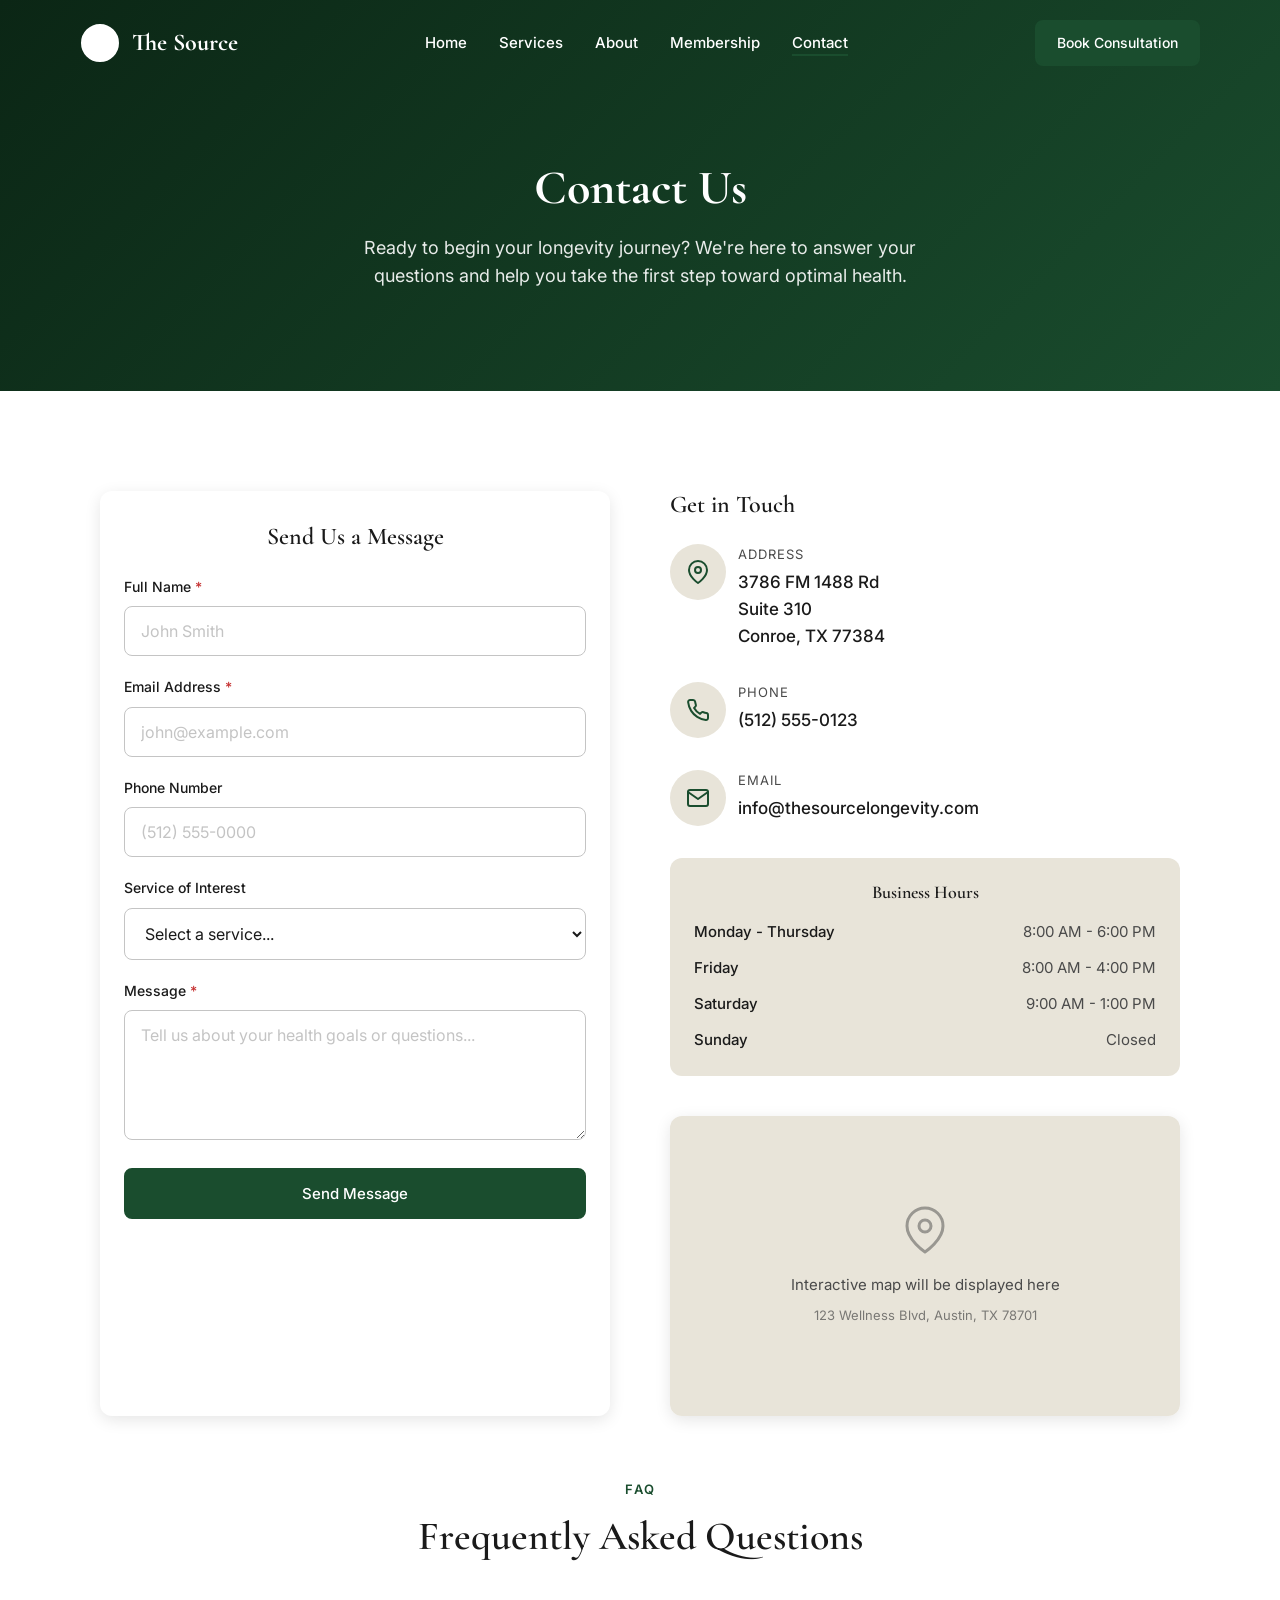
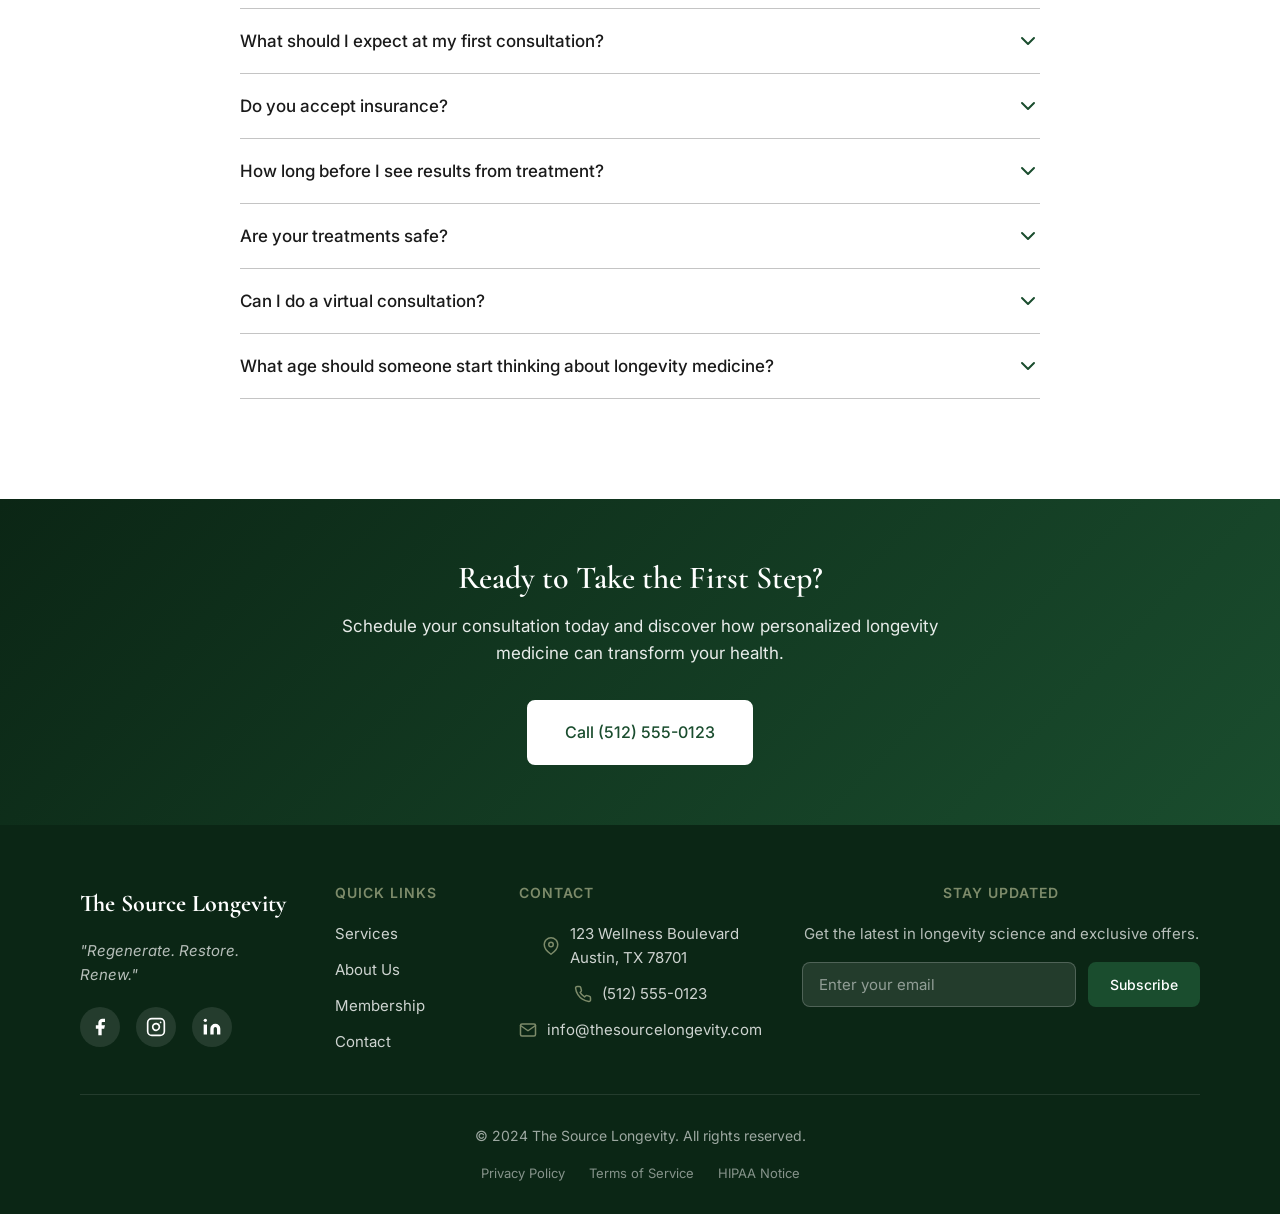
==== commit ed8adfa8: "updated address" ====
--- a/contact.html
+++ b/contact.html
@@ -135,9 +135,9 @@
               <div>
                 <div class="contact-info__label">Address</div>
                 <div class="contact-info__value">
-                  123 Wellness Boulevard<br>
-                  Suite 200<br>
-                  Austin, TX 78701
+                  3786 FM 1488 Rd<br>
+                  Suite 310<br>
+                  Conroe, TX 77384
                 </div>
               </div>
             </div>
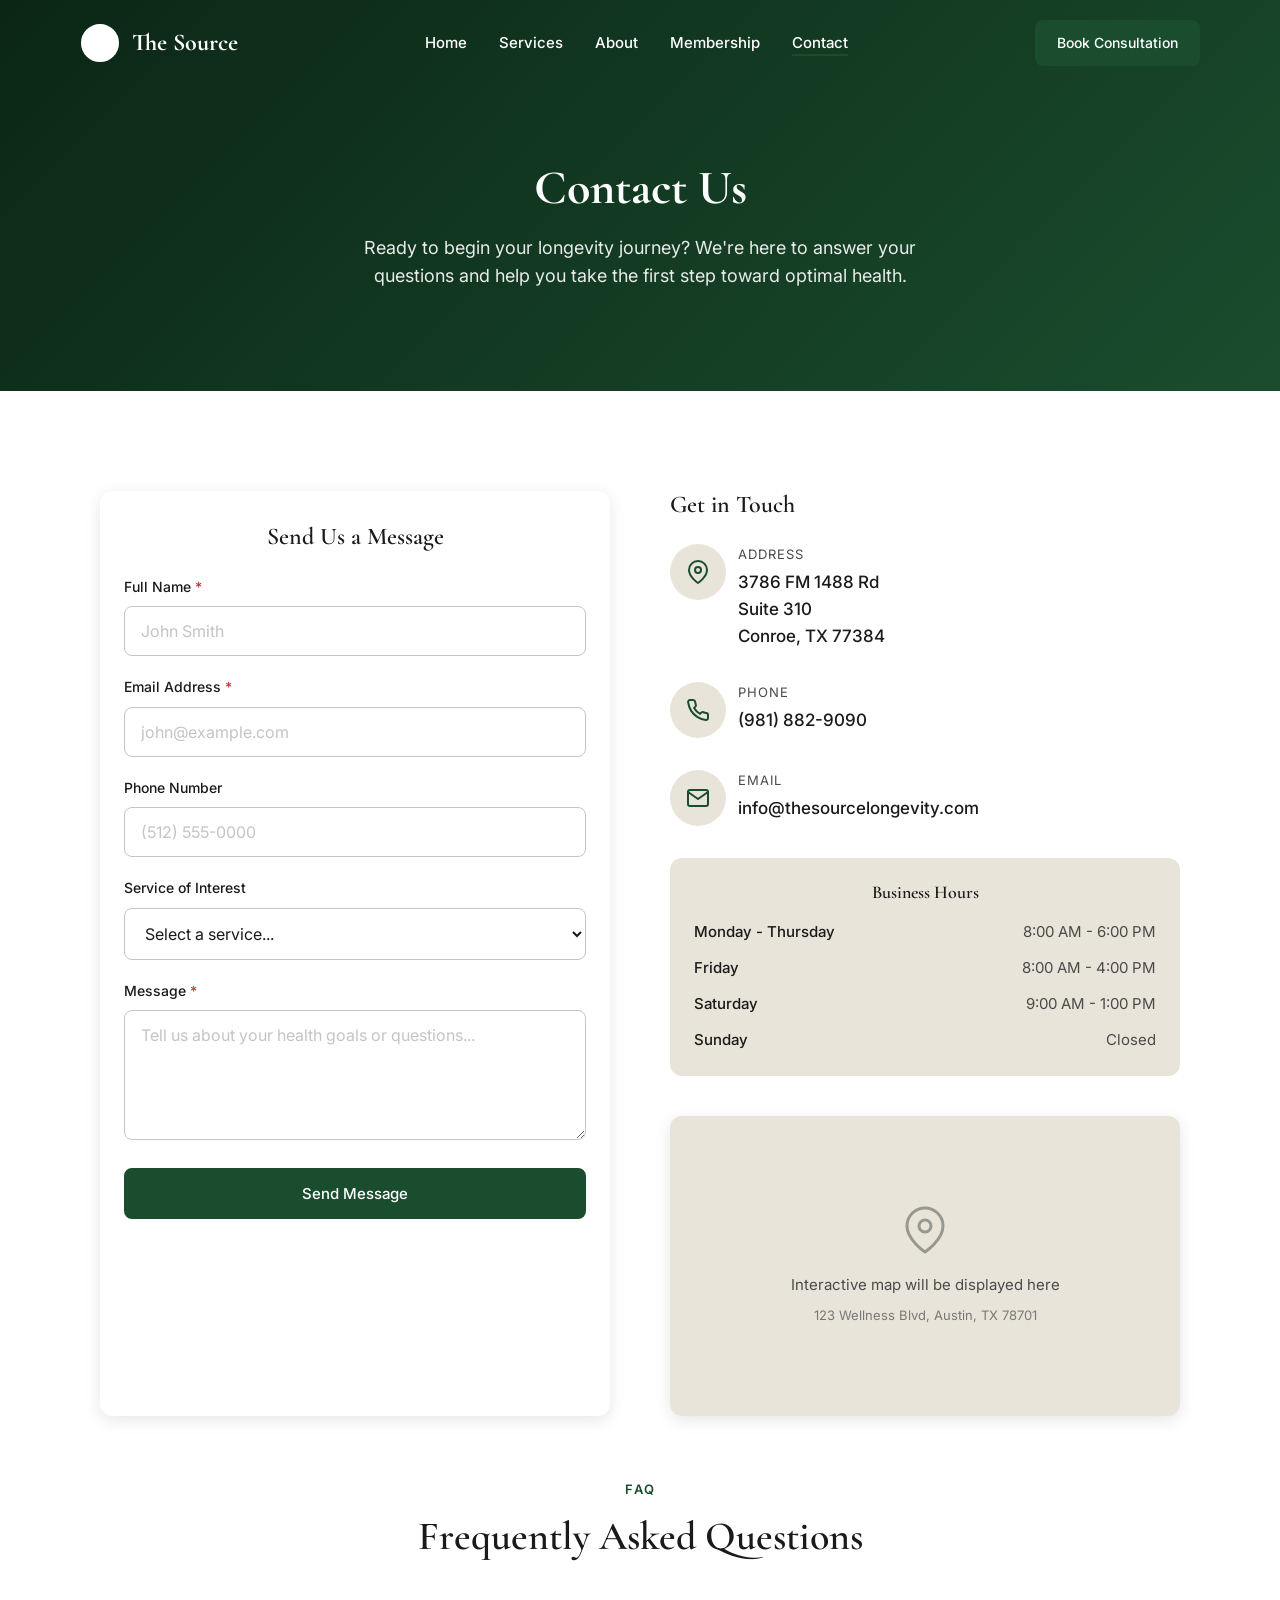
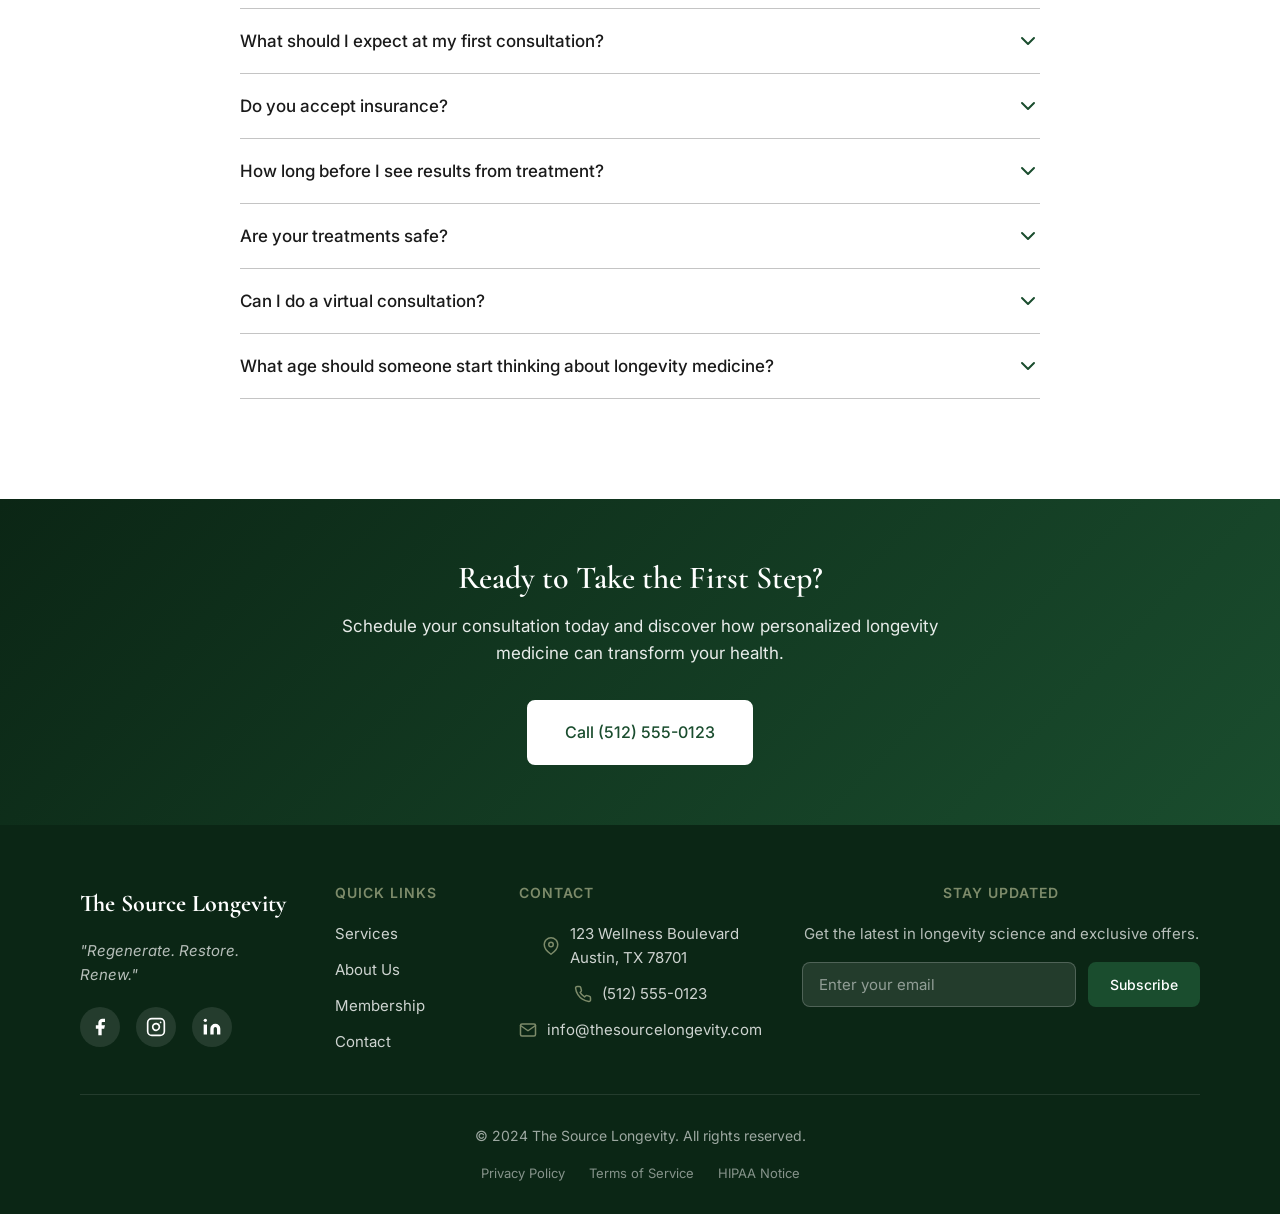
==== commit 914d0412: "number change" ====
--- a/contact.html
+++ b/contact.html
@@ -151,7 +151,7 @@
               <div>
                 <div class="contact-info__label">Phone</div>
                 <div class="contact-info__value">
-                  <a href="tel:+15125550123">(512) 555-0123</a>
+                  <a href="tel:+15125550123">(981) 882-9090</a>
                 </div>
               </div>
             </div>
